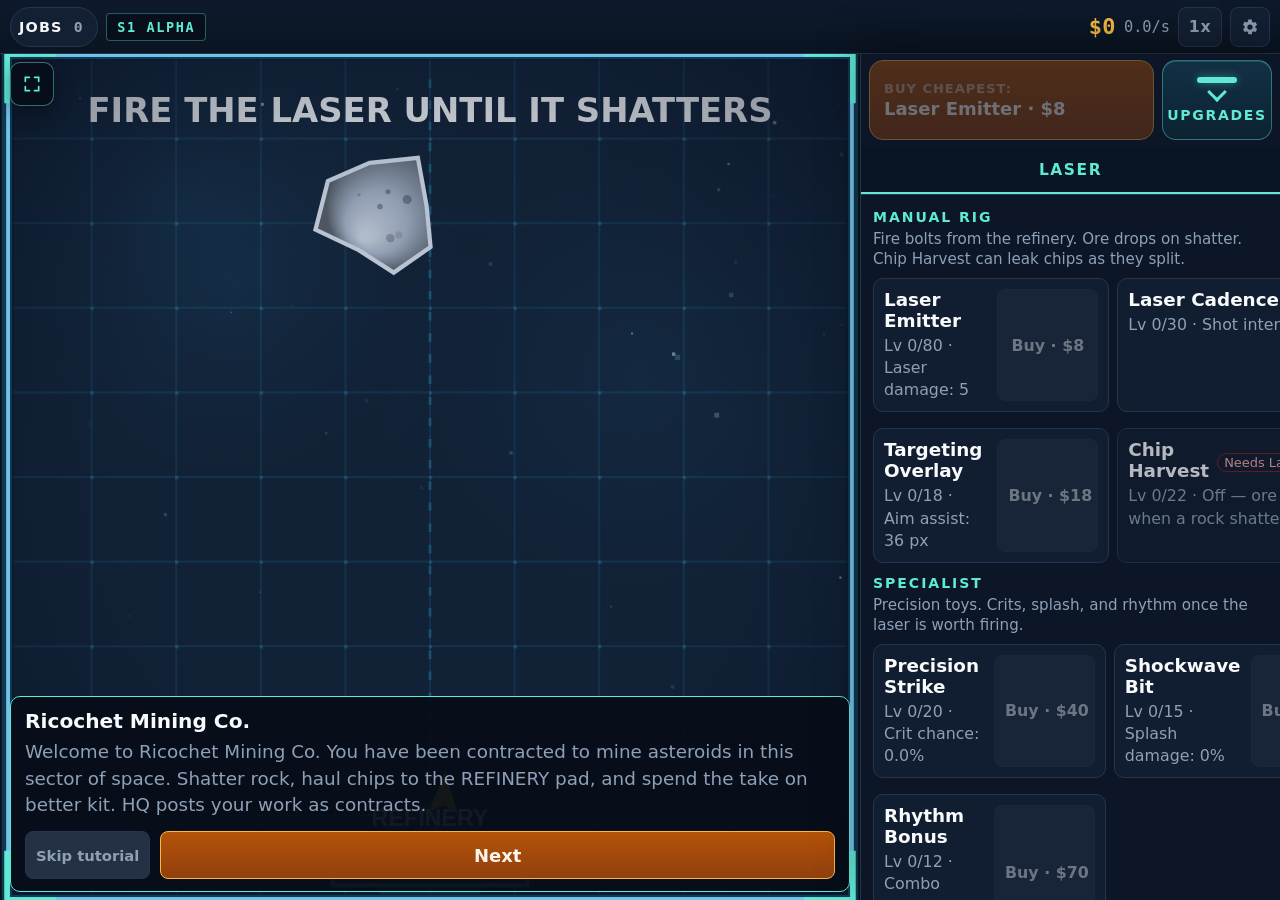
==== index.html @ c71d24d0 "Lock the installed shell to the visible screen so late-game chrome cannot crop the right edge. Co-au" ====
<!DOCTYPE html>
<html lang="en">
<head>
  <meta charset="UTF-8" />
  <meta name="viewport" content="width=device-width, initial-scale=1, viewport-fit=cover, maximum-scale=1, user-scalable=no, interactive-widget=overlays-content" />
  <meta name="theme-color" content="#070d18" />
  <meta name="color-scheme" content="dark" />
  <meta name="mobile-web-app-capable" content="yes" />
  <meta name="apple-mobile-web-app-capable" content="yes" />
  <meta name="apple-mobile-web-app-status-bar-style" content="black-translucent" />
  <meta name="apple-mobile-web-app-title" content="RicochetMine" />
  <meta name="application-name" content="RicochetMine" />
  <meta name="description" content="Tap-to-mine kinetic asteroid incremental. Laser rocks, launch paid drills, haul ore to the refinery pad." />
  <title>Ricochet Mining Co.</title>
  <link rel="manifest" href="./manifest.json" />
  <link rel="icon" href="./icons/favicon.svg" type="image/svg+xml" />
  <link rel="apple-touch-icon" href="./icons/apple-touch-icon.png" />
  <link rel="stylesheet" href="./css/style.css?v=35" />
  <style>
    html, body, #app, #canvas-wrap, #playfield, #game-canvas {
      background: #070d18;
      color: #f8fafc;
    }
  </style>
</head>
<body>
  <div id="app">
    <header id="hud">
      <button id="btn-jobs" type="button" aria-label="Jobs">
        Jobs <span id="job-pip">0</span>
      </button>
      <span id="sector-badge">S1 Alpha</span>
      <div class="hud-cash">$<span id="stat-credits">0</span></div>
      <div class="hud-rate"><span id="stat-rate">0.0</span>/s</div>
      <button id="btn-speed" type="button" aria-pressed="false" title="Toggle 2x speed">1x</button>
      <button id="btn-settings" type="button" aria-label="Settings" title="Settings">
        <svg viewBox="0 0 24 24" width="18" height="18" aria-hidden="true">
          <path fill="currentColor" d="M19.14 12.94c.04-.31.06-.63.06-.94s-.02-.63-.06-.94l2.03-1.58a.5.5 0 0 0 .12-.64l-1.92-3.32a.5.5 0 0 0-.6-.22l-2.39.96a7.03 7.03 0 0 0-1.63-.94l-.36-2.54A.5.5 0 0 0 13.9 2h-3.8a.5.5 0 0 0-.5.42l-.36 2.54c-.59.22-1.14.53-1.63.94l-2.39-.96a.5.5 0 0 0-.6.22L2.8 8.84a.5.5 0 0 0 .12.64L4.95 11.06c-.04.31-.06.63-.06.94s.02.63.06.94L2.92 14.52a.5.5 0 0 0-.12.64l1.92 3.32c.13.23.4.32.6.22l2.39-.96c.49.41 1.04.72 1.63.94l.36 2.54c.05.24.26.42.5.42h3.8c.24 0 .45-.18.5-.42l.36-2.54c.59-.22 1.14-.53 1.63-.94l2.39.96c.23.1.47 0 .6-.22l1.92-3.32a.5.5 0 0 0-.12-.64l-2.03-1.58zM12 15.5A3.5 3.5 0 1 1 12 8.5a3.5 3.5 0 0 1 0 7z"/>
        </svg>
      </button>
    </header>

    <div id="canvas-wrap">
      <div id="playfield">
        <canvas id="game-canvas" width="400" height="400"></canvas>
        <button id="btn-reset-view" type="button" title="Fit claim to screen" aria-label="Fit claim to screen">
          <svg viewBox="0 0 24 24" width="20" height="20" aria-hidden="true">
            <path fill="none" stroke="currentColor" stroke-width="2" stroke-linecap="round" d="M4 9V4h5M15 4h5v5M20 15v5h-5M9 20H4v-5"/>
          </svg>
        </button>
        <div id="event-banner" class="hidden"></div>
        <div id="toast-stack"></div>
        <div id="tap-meter"><span id="tap-meter-fill"></span></div>
      </div>
      <div id="coach-mark" class="hidden">
        <strong id="coach-title"></strong>
        <p id="coach-body"></p>
        <div id="coach-actions">
          <button id="coach-skip" type="button">Skip tutorial</button>
          <button id="coach-next" type="button">Next</button>
        </div>
      </div>
    </div>

    <section id="shop" data-open="0">
      <div id="sheet-peek">
        <button id="btn-deploy" type="button">
          <span class="peek-hint" id="deploy-hint">buy drill</span>
          <span id="deploy-label">0/1 · $20</span>
        </button>
        <button id="btn-next-buy" type="button" data-buy="">
          <span class="peek-hint">buy cheapest:</span>
          <span id="next-buy-label">Buy</span>
        </button>
        <button id="sheet-handle" type="button" aria-expanded="false" aria-controls="sheet-body" title="Open all upgrades">
          <span class="handle-bar" aria-hidden="true"></span>
          <span class="handle-chevron" aria-hidden="true"></span>
          <span id="sheet-label">Upgrades</span>
        </button>
      </div>
      <nav id="tabs" aria-label="Shop">
        <button type="button" class="tab active" data-tab="tap">Laser</button>
        <button type="button" class="tab hidden" data-tab="fleet">Drills</button>
        <button type="button" class="tab hidden" data-tab="haul">Haul</button>
        <button type="button" class="tab hidden" data-tab="scan">Scanners</button>
        <button type="button" class="tab hidden" data-tab="sector">Claim</button>
      </nav>
      <div id="sheet-body">
        <div id="jobs-board"></div>
        <div id="tab-tap" class="tab-page active"></div>
        <div id="tab-fleet" class="tab-page"></div>
        <div id="tab-haul" class="tab-page"></div>
        <div id="tab-scan" class="tab-page"></div>
        <div id="tab-sector" class="tab-page"></div>
      </div>
    </section>
  </div>

  <div id="settings-modal" class="modal hidden" role="dialog" aria-modal="true" aria-labelledby="settings-title" hidden inert>
    <div class="modal-body settings-sheet">
      <div class="settings-head">
        <h2 id="settings-title">Settings</h2>
        <button id="settings-close" type="button" class="ghost">Close</button>
      </div>
      <div class="settings-card">
        <label for="sfx-volume">SFX Volume</label>
        <div class="settings-row">
          <input id="sfx-volume" type="range" min="0" max="1" step="0.01" value="0.7" />
          <span id="sfx-volume-value">70%</span>
        </div>
      </div>
      <div class="settings-card">
        <label for="game-speed">Simulation Speed</label>
        <select id="game-speed">
          <option value="0.5">0.5x</option>
          <option value="1" selected>1x</option>
          <option value="2">2x</option>
        </select>
      </div>
      <div class="settings-card">
        <label class="check-row"><input id="set-haptics" type="checkbox" checked /> Haptic taps</label>
        <label class="check-row"><input id="set-numbers" type="checkbox" checked /> Damage numbers</label>
        <label class="check-row"><input id="set-motion" type="checkbox" /> Reduced motion</label>
        <button id="btn-replay-tips" type="button" class="ghost">Replay field tips</button>
      </div>
      <div class="settings-card">
        <h3>Install / save</h3>
        <p class="settings-copy">Install from the live Pages site in Chrome (Android WebAPK) or Safari (Add to Home Screen). The installed app launches fullscreen.</p>
        <div class="modal-actions">
          <button id="btn-install" type="button">How to install</button>
          <button id="btn-export" type="button">Export save</button>
          <button id="btn-import" type="button">Import save</button>
        </div>
        <p class="settings-copy">Ricochet Mining Co.</p>
      </div>
      <div class="settings-card">
        <h3>Company ledger</h3>
        <p id="stat-ledger" class="settings-copy"></p>
      </div>
      <div class="settings-card danger">
        <h3>Danger zone</h3>
        <p class="settings-copy">Wipe the corporation. Buried behind two confirmations, then a press-and-hold.</p>
        <button id="btn-danger" type="button">Open danger zone</button>
      </div>
    </div>
  </div>

  <div id="install-help" class="modal hidden" role="dialog" aria-modal="true" aria-labelledby="install-help-title" hidden inert>
    <div class="modal-body">
      <h2 id="install-help-title">Install Ricochet</h2>
      <p><strong>Android Chrome:</strong> open the live Pages site, then the browser menu → <em>Install app</em> / Add to Home screen. That builds a WebAPK and launches fullscreen (no status bar).</p>
      <p><strong>iPhone / iPad:</strong> Safari → Share → Add to Home Screen.</p>
      <p><strong>Desktop Chrome:</strong> install icon in the address bar, or menu → Install app. Desktop stays windowed unless you use the browser fullscreen control.</p>
      <p>Install from <em>omegarusdev.github.io/ricochet-mining</em>, not from this README. Remove an old home-screen icon before reinstalling if the clock still shows.</p>
      <button id="install-help-close" type="button">Got it</button>
    </div>
  </div>

  <div id="offline-modal" class="modal hidden" role="dialog" aria-modal="true" hidden inert>
    <div class="modal-body">
      <h2>Night shift report</h2>
      <p id="offline-summary"></p>
      <button id="offline-dismiss" type="button">Continue mining</button>
    </div>
  </div>

  <div id="danger-modal" class="modal hidden" role="dialog" aria-modal="true" hidden inert>
    <div class="modal-body">
      <h2>Danger zone</h2>
      <p>This erases drills, haulers, upgrades, sectors, jobs, and lifetime stats. There is no recovery.</p>
      <div class="modal-actions">
        <button id="danger-cancel" type="button" class="ghost">Back</button>
        <button id="danger-continue" type="button">I understand</button>
      </div>
    </div>
  </div>

  <div id="reset-modal" class="modal hidden" role="dialog" aria-modal="true" hidden inert>
    <div class="modal-body">
      <h2>Factory reset</h2>
      <p>Hold the scuttle button to confirm total data destruction.</p>
      <button id="btn-hold-reset" type="button">Hold to scuttle company</button>
      <div id="hold-track"><span id="hold-fill"></span></div>
      <button id="reset-cancel" type="button" class="ghost">Abort</button>
    </div>
  </div>

  <div id="expand-modal" class="modal hidden" role="dialog" aria-modal="true" hidden inert>
    <div class="modal-body">
      <h2 id="expand-title">Expand sector</h2>
      <p id="expand-copy"></p>
      <div class="modal-actions">
        <button id="expand-cancel" type="button" class="ghost">Stay</button>
        <button id="expand-confirm" type="button">Expand</button>
      </div>
    </div>
  </div>

  <div id="save-modal" class="modal hidden" role="dialog" aria-modal="true" hidden inert>
    <div class="modal-body">
      <h2>Save transfer</h2>
      <p>Paste a backup to import, or copy the blob below.</p>
      <textarea id="save-area" rows="7" spellcheck="false"></textarea>
      <div class="modal-actions">
        <button id="save-cancel" type="button" class="ghost">Close</button>
        <button id="save-copy" type="button">Copy</button>
        <button id="save-apply" type="button">Import &amp; reload</button>
      </div>
    </div>
  </div>

  <script>
    window.addEventListener('error', function (event) {
      if (document.getElementById('boot-error')) return;
      var box = document.createElement('pre');
      box.id = 'boot-error';
      box.style.cssText = 'position:fixed;left:12px;right:12px;bottom:12px;z-index:50;background:#1e293b;color:#f8fafc;padding:12px;border:1px solid #ef4444;border-radius:8px;white-space:pre-wrap;';
      box.textContent = 'Load error: ' + (event.message || 'unknown');
      document.body.appendChild(box);
    });
  </script>
  <script type="module" src="./js/main.js?v=35"></script>
</body>
</html>
---- css/style.css ----
:root {
  --bg: #070d18;
  --bg-deep: #041018;
  --panel: #0c1626;
  --panel-2: #111e31;
  --line: #24364f;
  --text: #f4f7fb;
  --muted: #8ea0b8;
  --gold: #f5b942;
  --gold-dim: #92400e;
  --cyan: #5eead4;
  --cyan-dim: #155e75;
  --green: #34d399;
  --red: #f87171;
  --font: 'Segoe UI', system-ui, sans-serif;
  --mono: ui-monospace, SFMono-Regular, Menlo, monospace;
  --peek: 92px;
  --hud: 54px;
  --safe-t: env(safe-area-inset-top, 0px);
  --safe-b: env(safe-area-inset-bottom, 0px);
  --safe-l: env(safe-area-inset-left, 0px);
  --safe-r: env(safe-area-inset-right, 0px);
}

* {
  box-sizing: border-box;
}

html {
  font-size: 18px;
}

html,
body {
  margin: 0;
  width: 100%;
  height: 100%;
  max-width: 100%;
  background: var(--bg);
  color: var(--text);
  font-family: var(--font);
  overflow: hidden;
  overscroll-behavior: none;
  -webkit-tap-highlight-color: transparent;
  -webkit-text-size-adjust: 100%;
  text-size-adjust: 100%;
  touch-action: none;
}

#app {
  position: fixed;
  inset: 0;
  width: auto;
  height: auto;
  max-width: 100%;
  max-height: 100%;
  display: grid;
  grid-template-columns: minmax(0, 1fr);
  grid-template-rows: calc(var(--hud) + var(--safe-t)) minmax(0, 1fr) auto;
  min-width: 0;
  min-height: 0;
  overflow: hidden;
  overscroll-behavior: none;
  padding-left: var(--safe-l);
  padding-right: var(--safe-r);
  background:
    radial-gradient(120% 80% at 50% 0%, #12304a 0%, transparent 55%),
    var(--bg);
}

#app[data-sheet='1'] {
  grid-template-rows: calc(var(--hud) + var(--safe-t)) minmax(72px, 1fr) minmax(280px, 52dvh);
}

#hud {
  display: flex;
  align-items: center;
  gap: 8px;
  padding: var(--safe-t) 10px 0 10px;
  min-width: 0;
  min-height: calc(var(--hud) + var(--safe-t));
  overflow: hidden;
  border-bottom: 1px solid var(--line);
  background: linear-gradient(180deg, #0e1a2c 0%, #0a1422 100%);
  touch-action: manipulation;
}

#btn-speed {
  flex: 0 0 auto;
  min-width: 44px;
  min-height: 40px;
  border: 1px solid var(--line);
  background: #132033;
  color: var(--muted);
  font: inherit;
  font-size: 0.88rem;
  font-weight: 800;
  letter-spacing: 0.04em;
  border-radius: 8px;
  cursor: pointer;
}

#btn-speed.on {
  border-color: var(--gold);
  color: var(--gold);
  background: #2a1a08;
  box-shadow: 0 0 0 1px rgba(245, 185, 66, 0.35);
}

.hud-cash {
  font-family: var(--mono);
  font-weight: 700;
  font-size: 1.22rem;
  letter-spacing: 0.02em;
  color: var(--gold);
  font-variant-numeric: tabular-nums;
  white-space: nowrap;
  overflow: hidden;
  text-overflow: ellipsis;
  flex: 0 1 auto;
  margin-left: auto;
  min-width: 0;
}

.hud-rate {
  font-family: var(--mono);
  font-size: 0.85rem;
  color: var(--muted);
  font-variant-numeric: tabular-nums;
  white-space: nowrap;
}

#btn-jobs {
  flex: 0 0 auto;
  border: 1px solid var(--line);
  background: #132033;
  color: var(--text);
  font: inherit;
  font-size: 0.8rem;
  font-weight: 800;
  letter-spacing: 0.08em;
  text-transform: uppercase;
  padding: 6px 8px;
  min-height: 40px;
  border-radius: 999px;
  display: flex;
  align-items: center;
  gap: 6px;
  cursor: pointer;
}

#btn-jobs.ready {
  border-color: var(--green);
  color: var(--green);
  box-shadow: 0 0 0 1px rgba(52, 211, 153, 0.35);
}

#job-pip {
  min-width: 1.4em;
  text-align: center;
  font-family: var(--mono);
  font-size: 0.82rem;
}

#btn-jobs:not(.ready) #job-pip {
  color: var(--muted);
}

#btn-settings {
  flex: 0 0 auto;
  width: 40px;
  height: 40px;
  border: 1px solid var(--line);
  background: #132033;
  color: var(--muted);
  border-radius: 8px;
  display: grid;
  place-items: center;
  cursor: pointer;
}

#canvas-wrap {
  position: relative;
  display: flex;
  flex-direction: column;
  min-width: 0;
  min-height: 0;
  overflow: hidden;
  background: #070d18;
}

#playfield {
  position: relative;
  flex: 1 1 auto;
  min-height: 0;
  overflow: hidden;
}

#game-canvas {
  position: absolute;
  inset: 0;
  z-index: 1;
  display: block;
  width: 100%;
  height: 100%;
  min-height: 0;
  touch-action: none;
  cursor: crosshair;
}

#btn-reset-view {
  position: absolute;
  top: 8px;
  left: 10px;
  z-index: 6;
  width: 44px;
  height: 44px;
  padding: 0;
  border: 1px solid rgba(94, 234, 212, 0.45);
  background: rgba(7, 13, 24, 0.82);
  color: var(--cyan);
  border-radius: 10px;
  display: grid;
  place-items: center;
  cursor: pointer;
  box-shadow: 0 6px 18px rgba(0, 0, 0, 0.35);
}

#btn-reset-view:active {
  background: #12304a;
}

#sector-badge {
  flex: 0 1 auto;
  z-index: 3;
  font-family: var(--mono);
  font-size: 0.75rem;
  font-weight: 700;
  letter-spacing: 0.12em;
  text-transform: uppercase;
  color: var(--cyan);
  border: 1px solid rgba(94, 234, 212, 0.35);
  background: rgba(7, 13, 24, 0.72);
  padding: 5px 10px;
  border-radius: 4px;
  pointer-events: none;
  white-space: nowrap;
  overflow: hidden;
  text-overflow: ellipsis;
  min-width: 0;
  max-width: 28vw;
}

#btn-deploy {
  min-width: 0;
  min-height: 64px;
  margin: 0;
  border: 1px solid var(--cyan);
  background: linear-gradient(180deg, #155e75 0%, #0e4a5c 100%);
  color: #ecfeff;
  font: inherit;
  font-size: 1rem;
  font-weight: 800;
  letter-spacing: 0.04em;
  border-radius: 14px;
  box-shadow: inset 0 1px 0 rgba(165, 243, 252, 0.18);
  cursor: pointer;
  text-align: left;
  padding: 6px 12px;
  display: flex;
  flex-direction: column;
  justify-content: center;
  align-items: flex-start;
  gap: 2px;
  overflow: hidden;
}

#btn-deploy:disabled {
  opacity: 0.45;
  cursor: not-allowed;
  box-shadow: none;
}

#btn-deploy.hidden {
  display: none !important;
}

#tap-meter {
  position: absolute;
  left: 14%;
  right: 14%;
  bottom: 10px;
  height: 4px;
  border-radius: 99px;
  background: rgba(36, 54, 79, 0.9);
  overflow: hidden;
  pointer-events: none;
}

#tap-meter-fill {
  display: block;
  width: 100%;
  height: 100%;
  background: var(--cyan);
  transform-origin: left center;
  transform: scaleX(1);
}

#shop {
  position: relative;
  z-index: 8;
  display: grid;
  grid-template-rows: auto 0fr 0fr;
  min-width: 0;
  min-height: 0;
  overflow: hidden;
  background: var(--panel);
  border-top: 1px solid var(--line);
  box-shadow: 0 -12px 40px rgba(0, 0, 0, 0.35);
}

#shop[data-open='1'] {
  height: 100%;
  grid-template-rows: auto auto minmax(0, 1fr);
}

#sheet-peek {
  display: grid;
  grid-template-columns: minmax(0, 1fr) minmax(0, 1.35fr) minmax(0, 110px);
  grid-template-rows: minmax(0, 1fr);
  align-items: stretch;
  gap: 8px;
  min-width: 0;
  width: 100%;
  min-height: var(--peek);
  padding: 6px 8px calc(6px + var(--safe-b));
}

#sheet-peek:has(#btn-deploy.hidden) {
  grid-template-columns: minmax(0, 1fr) minmax(0, 110px);
}

#sheet-handle {
  width: 100%;
  min-width: 0;
  max-width: 110px;
  border: 1px solid rgba(94, 234, 212, 0.4);
  background: linear-gradient(180deg, #123044 0%, #0c2233 100%);
  color: var(--cyan);
  display: flex;
  flex-direction: column;
  align-items: center;
  justify-content: center;
  gap: 6px;
  cursor: pointer;
  font: inherit;
  touch-action: none;
  min-height: 64px;
  margin: 0;
  border-radius: 14px;
  box-shadow: inset 0 1px 0 rgba(94, 234, 212, 0.18);
}

.handle-bar {
  width: 40px;
  height: 6px;
  border-radius: 99px;
  background: var(--cyan);
  box-shadow: 0 0 10px rgba(94, 234, 212, 0.45);
}

.handle-chevron {
  width: 14px;
  height: 14px;
  border-left: 3px solid var(--cyan);
  border-top: 3px solid var(--cyan);
  transform: rotate(45deg);
  margin-bottom: -2px;
}

#shop[data-open='1'] .handle-chevron {
  transform: rotate(-135deg);
  margin-bottom: 2px;
  margin-top: -4px;
}

#sheet-label {
  font-size: 0.78rem;
  font-weight: 800;
  letter-spacing: 0.12em;
  text-transform: uppercase;
}

#btn-next-buy {
  margin: 0;
  min-width: 0;
  min-height: 64px;
  border: 1px solid var(--gold);
  background: linear-gradient(180deg, #b45309 0%, #92400e 100%);
  color: #fff7ed;
  font: inherit;
  font-size: 1rem;
  font-weight: 800;
  border-radius: 14px;
  cursor: pointer;
  text-align: left;
  padding: 6px 14px;
  display: flex;
  flex-direction: column;
  justify-content: center;
  align-items: flex-start;
  gap: 2px;
  overflow: hidden;
}

.peek-hint {
  font-size: 0.72rem;
  font-weight: 700;
  letter-spacing: 0.08em;
  text-transform: uppercase;
  color: rgba(255, 247, 237, 0.55);
}

#btn-deploy .peek-hint {
  color: rgba(236, 254, 255, 0.55);
}

#deploy-label,
#next-buy-label {
  white-space: nowrap;
  overflow: hidden;
  text-overflow: ellipsis;
  max-width: 100%;
}

#btn-next-buy:disabled {
  opacity: 0.4;
  cursor: not-allowed;
}

#btn-deploy,
#sheet-handle,
#btn-next-buy {
  grid-row: 1;
}

#sheet-peek:has(#btn-deploy.hidden) #btn-next-buy {
  grid-column: 1;
}

#sheet-peek:has(#btn-deploy.hidden) #sheet-handle {
  grid-column: 2;
}

#tabs {
  display: none;
  min-width: 0;
  min-height: 0;
  overflow: hidden;
  grid-template-columns: repeat(5, minmax(0, 1fr));
  border-bottom: 1px solid var(--line);
  background: #0a1524;
}

#shop[data-open='1'] #tabs {
  display: grid;
}

.tab {
  border: 0;
  background: transparent;
  color: var(--muted);
  font: inherit;
  font-size: 0.78rem;
  font-weight: 800;
  letter-spacing: 0.04em;
  text-transform: uppercase;
  padding: 12px 2px;
  min-width: 0;
  min-height: 48px;
  overflow: hidden;
  text-overflow: ellipsis;
  cursor: pointer;
}

.tab.active {
  color: var(--cyan);
  box-shadow: inset 0 -2px 0 var(--cyan);
}

.tab.hidden {
  display: none;
}

#sheet-body {
  overflow: hidden;
  min-height: 0;
}

#shop[data-open='1'] #sheet-body {
  overflow-y: auto;
  overflow-x: hidden;
  padding: 10px 12px calc(16px + var(--safe-b));
  -webkit-overflow-scrolling: touch;
  touch-action: pan-y;
}

#jobs-board {
  display: none;
}

#shop[data-jobs-panel='1'] #jobs-board {
  display: block;
}

.jobs-back {
  width: 100%;
  margin: 0 0 10px;
  min-height: 44px;
  cursor: pointer;
}

#shop[data-jobs-panel='1'] .tab-page {
  display: none;
}

.tab-page {
  display: none;
}

.tab-page.active {
  display: block;
}

.upgrade-card,
.sector-card,
.settings-card,
.job-card {
  background: var(--panel-2);
  border: 1px solid var(--line);
  border-radius: 10px;
  padding: 10px;
  margin-bottom: 8px;
}

.upgrade-card {
  display: flex;
  align-items: stretch;
  gap: 10px;
}

.upgrade-main {
  flex: 1 1 auto;
  min-width: 0;
}

.upgrade-card h3,
.sector-card h3,
.settings-card h3,
.job-card h3 {
  margin: 0 0 4px;
  font-size: 1.02rem;
}

.upgrade-card p,
.sector-card p,
.job-card p {
  margin: 0;
  color: var(--muted);
  font-size: 0.88rem;
}

.job-card p,
.job-card .upgrade-meta {
  margin: 0 0 6px;
}

.upgrade-card button,
.sector-card button,
.jobs-back,
#offline-dismiss,
#install-help-close,
.modal-actions button,
#btn-danger,
#btn-hold-reset,
#settings-close {
  border: 1px solid var(--gold);
  background: var(--gold-dim);
  color: var(--text);
  font: inherit;
  font-size: 0.88rem;
  font-weight: 700;
  padding: 10px 12px;
  min-height: 44px;
  border-radius: 8px;
  cursor: pointer;
}

.upgrade-card button {
  flex: 0 0 auto;
  width: auto;
  min-width: 5.6rem;
  max-width: 46%;
  align-self: stretch;
  white-space: nowrap;
  padding: 8px 10px;
}

.sector-card button {
  width: 100%;
  margin-top: 8px;
}

.upgrade-card button:disabled,
.sector-card button:disabled {
  opacity: 0.4;
  cursor: not-allowed;
  border-color: var(--line);
  background: #243044;
}

.upgrade-card.maxed button {
  border-color: var(--green);
  background: #065f46;
}

.upgrade-meta,
.sector-meta,
.settings-copy {
  margin: 0;
  font-size: 0.86rem;
  color: var(--muted);
  line-height: 1.4;
}

.sector-meta,
.settings-copy {
  margin: 0 0 8px;
}

.group-title {
  margin: 4px 0 8px;
  font-size: 0.78rem;
  letter-spacing: 0.14em;
  text-transform: uppercase;
  color: var(--cyan);
}

.group-blurb {
  margin: -4px 0 8px;
  font-size: 0.84rem;
  color: var(--muted);
  line-height: 1.35;
}

.upgrade-grid {
  display: grid;
  grid-template-columns: 1fr;
  gap: 0;
}

.upgrade-head {
  display: flex;
  align-items: center;
  justify-content: space-between;
  gap: 8px;
}

.perm {
  font-size: 0.72rem;
  color: var(--green);
  border: 1px solid var(--green);
  border-radius: 99px;
  padding: 1px 6px;
}

.lock {
  font-size: 0.72rem;
  color: #fca5a5;
  border: 1px solid #7f1d1d;
  border-radius: 99px;
  padding: 1px 6px;
  white-space: nowrap;
}

.upgrade-card.locked {
  opacity: 0.72;
}

.sector-card.current {
  border-color: var(--cyan);
}

.sector-card.locked {
  opacity: 0.7;
}

.settings-card label {
  display: block;
  font-size: 0.95rem;
  font-weight: 650;
  margin-bottom: 8px;
}

.settings-row {
  display: flex;
  align-items: center;
  gap: 10px;
}

#sfx-volume,
#game-speed {
  width: 100%;
}

#sfx-volume-value {
  color: var(--muted);
  font-size: 0.8rem;
  min-width: 3ch;
}

#game-speed {
  background: var(--bg);
  color: var(--text);
  border: 1px solid var(--line);
  border-radius: 6px;
  padding: 8px;
  font: inherit;
}

.modal.hidden,
.hidden {
  display: none !important;
}

.modal {
  position: fixed;
  inset: 0;
  z-index: 20;
  display: flex;
  align-items: center;
  justify-content: center;
  padding: 16px;
  background: rgba(2, 6, 23, 0.78);
}

#danger-modal,
#reset-modal,
#save-modal,
#expand-modal,
#install-help {
  z-index: 30;
}

#settings-modal .settings-sheet {
  width: min(420px, 100%);
  max-height: min(88dvh, 760px);
  overflow-y: auto;
  overflow-x: hidden;
  touch-action: pan-y;
}

.settings-head {
  display: flex;
  align-items: center;
  justify-content: space-between;
  gap: 12px;
  margin-bottom: 12px;
  position: sticky;
  top: 0;
  z-index: 1;
  background: var(--panel);
  padding-bottom: 8px;
}

.settings-head h2 {
  margin: 0;
}

#settings-close {
  flex: 0 0 auto;
  width: auto;
  padding: 7px 12px;
}

.modal .modal-body {
  width: min(360px, 100%);
  border: 1px solid var(--line);
  border-radius: 12px;
  background: var(--panel);
  color: var(--text);
}

.modal-body {
  padding: 18px 16px;
}

.modal-body h2 {
  margin: 0 0 8px;
  font-size: 1.18rem;
}

.modal-body p {
  margin: 0 0 14px;
  color: var(--muted);
  font-size: 1rem;
  line-height: 1.45;
}

#hold-track {
  height: 8px;
  border-radius: 99px;
  background: #0f172a;
  overflow: hidden;
  margin: 10px 0 12px;
}

#hold-fill {
  display: block;
  width: 0;
  height: 100%;
  background: var(--red);
}

.check-row {
  display: flex;
  align-items: center;
  gap: 8px;
  margin-bottom: 8px;
  font-size: 0.95rem;
}

.settings-card.danger {
  border-color: var(--red);
}

.ghost {
  border-color: var(--line) !important;
  background: #243044 !important;
}

#install-help-close {
  width: 100%;
}

.modal-actions {
  display: flex;
  gap: 8px;
  flex-wrap: wrap;
}

.modal-actions button,
#btn-hold-reset,
#reset-cancel {
  flex: 1;
  width: 100%;
  padding: 10px;
}

#btn-hold-reset {
  border-color: var(--red);
  background: #7f1d1d;
}

#event-banner {
  position: absolute;
  top: 8px;
  left: 62px;
  right: 72px;
  z-index: 3;
  pointer-events: none;
  text-align: center;
  font-size: 0.82rem;
  font-weight: 700;
  letter-spacing: 0.02em;
  padding: 6px 8px;
  border-radius: 8px;
  border: 1px solid var(--gold);
  background: rgba(15, 23, 42, 0.86);
}

#toast-stack {
  position: absolute;
  top: 58px;
  left: 10px;
  right: 10px;
  z-index: 4;
  display: flex;
  flex-direction: column;
  gap: 6px;
  pointer-events: none;
}

.toast {
  background: rgba(30, 41, 59, 0.92);
  border: 1px solid var(--cyan);
  border-radius: 8px;
  padding: 7px 10px;
  font-size: 0.88rem;
  font-weight: 650;
  text-align: center;
}

#coach-mark {
  flex: 0 0 auto;
  margin: 8px 10px 8px;
  z-index: 5;
  background: rgba(7, 13, 24, 0.94);
  border: 1px solid var(--cyan);
  border-radius: 10px;
  padding: 12px 14px;
  pointer-events: none;
}

/* Expanded upgrades sheet: overlay the field so the claim stays large. */
#app[data-sheet='1'] #coach-mark {
  position: absolute;
  left: 10px;
  right: 10px;
  bottom: 8px;
  margin: 0;
  flex: none;
}

#coach-mark strong {
  display: block;
  font-size: 1.12rem;
  margin-bottom: 6px;
}

#coach-mark p {
  margin: 0 0 12px;
  color: var(--muted);
  font-size: 1.02rem;
  line-height: 1.45;
}

#coach-actions {
  display: flex;
  justify-content: space-between;
  align-items: stretch;
  gap: 10px;
  pointer-events: auto;
}

#coach-skip {
  flex: 0 0 auto;
  min-width: 5.4rem;
  max-width: 38%;
  border: 1px solid var(--line);
  background: #243044;
  color: var(--muted);
  font: inherit;
  font-size: 0.82rem;
  font-weight: 700;
  padding: 8px 10px;
  min-height: 44px;
  border-radius: 8px;
}

#coach-next {
  flex: 1 1 auto;
  min-width: 8rem;
  border: 1px solid var(--gold);
  background: linear-gradient(180deg, #b45309 0%, #92400e 100%);
  color: #fff7ed;
  font: inherit;
  font-size: 1rem;
  font-weight: 800;
  padding: 8px 16px;
  min-height: 48px;
  border-radius: 8px;
}

#app[data-coach='jobs'] #btn-jobs {
  box-shadow: 0 0 0 3px rgba(94, 234, 212, 0.7), 0 8px 24px rgba(6, 182, 212, 0.28);
}

.job-pay {
  color: var(--gold);
  font-size: 0.86rem;
  font-weight: 700;
}

.job-track {
  height: 5px;
  border-radius: 99px;
  background: #1e293b;
  overflow: hidden;
  margin: 0 0 8px;
}

.job-track span {
  display: block;
  height: 100%;
  background: var(--cyan);
}

.job-card.ready {
  border-color: var(--green);
}

.job-card button {
  border: 1px solid var(--gold);
  background: var(--gold-dim);
  color: var(--text);
  font: inherit;
  font-size: 0.88rem;
  font-weight: 700;
  padding: 10px 12px;
  min-height: 44px;
  border-radius: 8px;
  width: 100%;
}

.job-card button:disabled {
  opacity: 0.4;
  border-color: var(--line);
  background: #243044;
}

#save-area {
  width: 100%;
  margin: 0 0 12px;
  background: #0f172a;
  color: var(--text);
  border: 1px solid var(--line);
  border-radius: 8px;
  padding: 8px;
  font: 0.84rem/1.4 var(--mono);
}

#btn-replay-tips {
  width: 100%;
  margin-top: 8px;
}

button,
input,
select,
textarea {
  touch-action: manipulation;
}

button:focus-visible,
select:focus-visible,
input:focus-visible,
textarea:focus-visible {
  outline: 2px solid var(--cyan);
  outline-offset: 2px;
}

@media (min-width: 720px) {
  .upgrade-grid {
    grid-template-columns: 1fr 1fr;
    gap: 8px;
  }
}

@media (min-width: 900px) {
  .tab {
    font-size: 0.86rem;
    letter-spacing: 0.1em;
    padding: 12px 4px;
  }

  #app,
  #app[data-sheet='1'] {
    display: grid;
    grid-template-columns: minmax(0, 1fr) min(420px, 38vw);
    grid-template-rows: calc(var(--hud) + var(--safe-t)) minmax(0, 1fr);
  }

  #hud {
    grid-column: 1 / -1;
  }

  #canvas-wrap {
    grid-column: 1;
  }

  #shop {
    grid-column: 2;
    grid-row: 2;
    grid-template-rows: auto auto minmax(0, 1fr);
    border-top: none;
    border-left: 1px solid var(--line);
    height: 100%;
  }

  #shop #tabs,
  #shop[data-open='0'] #tabs {
    display: grid;
  }

  #shop #sheet-body,
  #shop[data-open='0'] #sheet-body {
    overflow-y: auto;
    overflow-x: hidden;
    padding: 10px 12px 16px;
    touch-action: pan-y;
  }

  /* Desktop shop is a side column — overlay the field in both sheet states. */
  #coach-mark,
  #app[data-sheet='1'] #coach-mark {
    position: absolute;
    left: 10px;
    right: 10px;
    bottom: 8px;
    margin: 0;
    flex: none;
  }
}
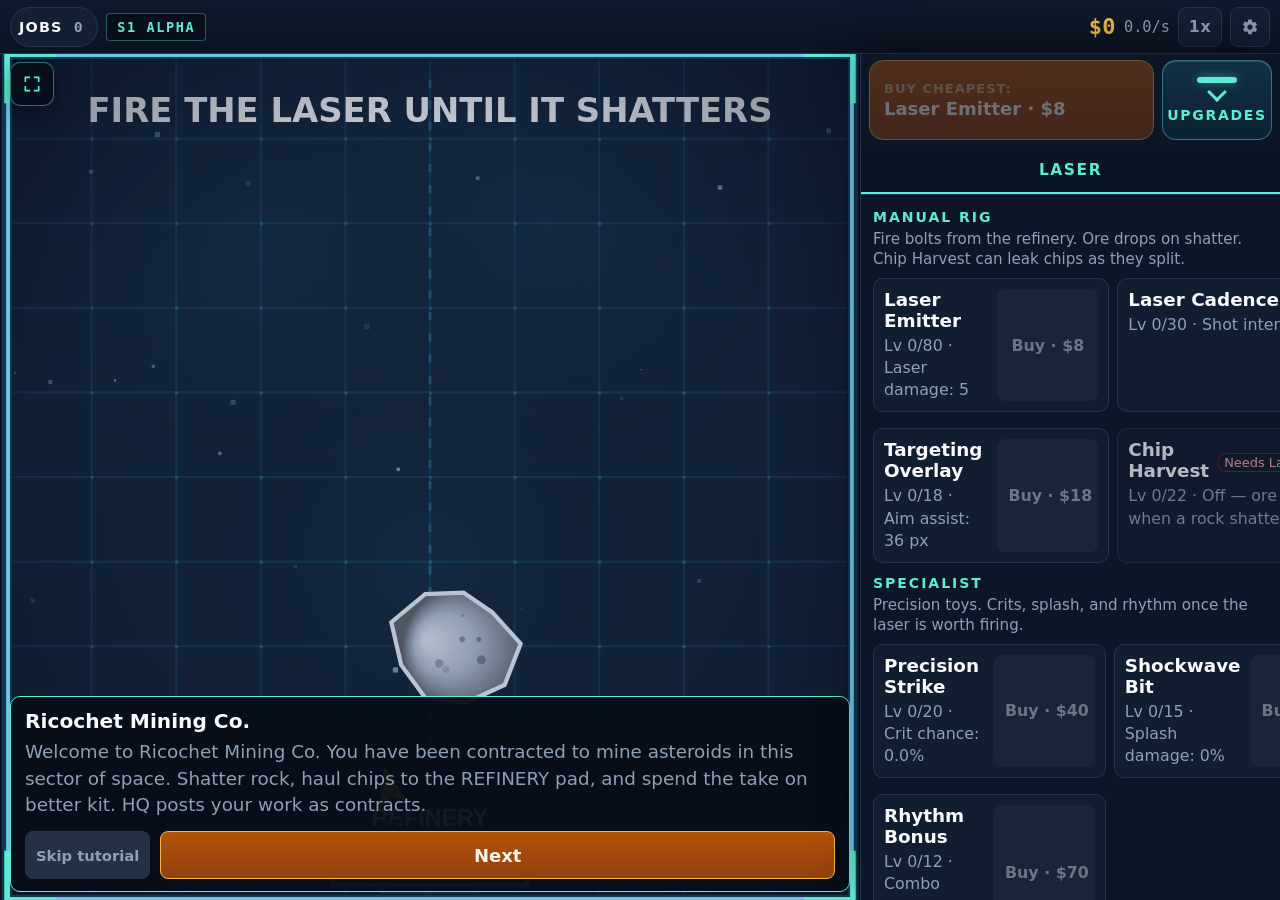
==== commit 9d62801b: "Swap the Scanners tab with Survey copy and make Company Charter ten times as expensive. Co-authored-" ====
--- a/index.html
+++ b/index.html
@@ -15,7 +15,7 @@
   <link rel="manifest" href="./manifest.json" />
   <link rel="icon" href="./icons/favicon.svg" type="image/svg+xml" />
   <link rel="apple-touch-icon" href="./icons/apple-touch-icon.png" />
-  <link rel="stylesheet" href="./css/style.css?v=35" />
+  <link rel="stylesheet" href="./css/style.css?v=36" />
   <style>
     html, body, #app, #canvas-wrap, #playfield, #game-canvas {
       background: #070d18;
@@ -82,7 +82,7 @@
         <button type="button" class="tab active" data-tab="tap">Laser</button>
         <button type="button" class="tab hidden" data-tab="fleet">Drills</button>
         <button type="button" class="tab hidden" data-tab="haul">Haul</button>
-        <button type="button" class="tab hidden" data-tab="scan">Scanners</button>
+        <button type="button" class="tab hidden" data-tab="scan">Survey</button>
         <button type="button" class="tab hidden" data-tab="sector">Claim</button>
       </nav>
       <div id="sheet-body">
@@ -219,6 +219,6 @@
       document.body.appendChild(box);
     });
   </script>
-  <script type="module" src="./js/main.js?v=35"></script>
+  <script type="module" src="./js/main.js?v=36"></script>
 </body>
 </html>
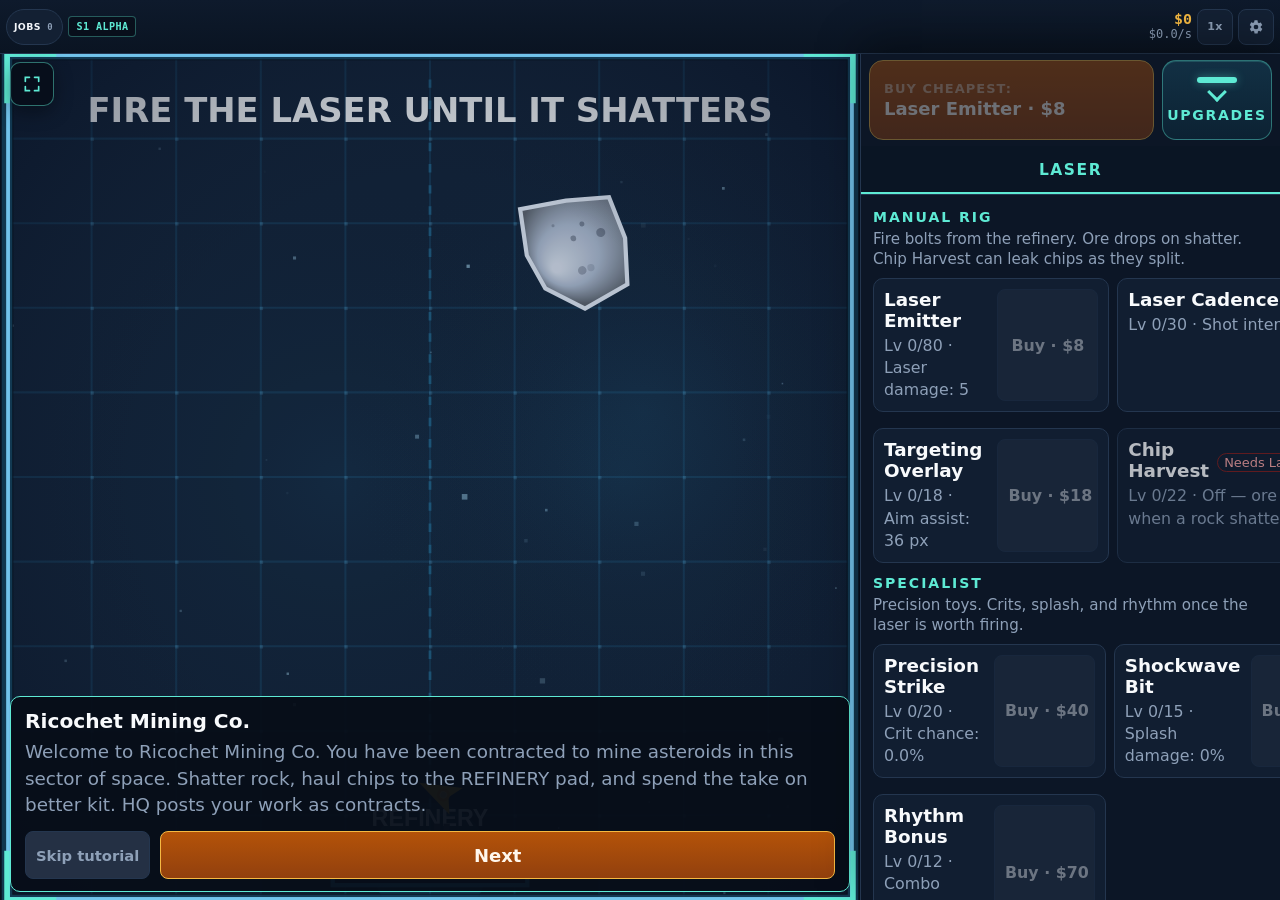
==== commit 35f3992d: "Keep the HUD labels fully visible and print thousands as whole K. Co-authored-by: Cursor <cursoragen" ====
--- a/index.html
+++ b/index.html
@@ -15,7 +15,7 @@
   <link rel="manifest" href="./manifest.json" />
   <link rel="icon" href="./icons/favicon.svg" type="image/svg+xml" />
   <link rel="apple-touch-icon" href="./icons/apple-touch-icon.png" />
-  <link rel="stylesheet" href="./css/style.css?v=36" />
+  <link rel="stylesheet" href="./css/style.css?v=39" />
   <style>
     html, body, #app, #canvas-wrap, #playfield, #game-canvas {
       background: #070d18;
@@ -30,11 +30,13 @@
         Jobs <span id="job-pip">0</span>
       </button>
       <span id="sector-badge">S1 Alpha</span>
-      <div class="hud-cash">$<span id="stat-credits">0</span></div>
-      <div class="hud-rate"><span id="stat-rate">0.0</span>/s</div>
+      <div class="hud-money" title="Cash and income per second">
+        <div class="hud-cash">$<span id="stat-credits">0</span></div>
+        <div class="hud-rate">$<span id="stat-rate">0.0</span>/s</div>
+      </div>
       <button id="btn-speed" type="button" aria-pressed="false" title="Toggle 2x speed">1x</button>
       <button id="btn-settings" type="button" aria-label="Settings" title="Settings">
-        <svg viewBox="0 0 24 24" width="18" height="18" aria-hidden="true">
+        <svg viewBox="0 0 24 24" width="16" height="16" aria-hidden="true">
           <path fill="currentColor" d="M19.14 12.94c.04-.31.06-.63.06-.94s-.02-.63-.06-.94l2.03-1.58a.5.5 0 0 0 .12-.64l-1.92-3.32a.5.5 0 0 0-.6-.22l-2.39.96a7.03 7.03 0 0 0-1.63-.94l-.36-2.54A.5.5 0 0 0 13.9 2h-3.8a.5.5 0 0 0-.5.42l-.36 2.54c-.59.22-1.14.53-1.63.94l-2.39-.96a.5.5 0 0 0-.6.22L2.8 8.84a.5.5 0 0 0 .12.64L4.95 11.06c-.04.31-.06.63-.06.94s.02.63.06.94L2.92 14.52a.5.5 0 0 0-.12.64l1.92 3.32c.13.23.4.32.6.22l2.39-.96c.49.41 1.04.72 1.63.94l.36 2.54c.05.24.26.42.5.42h3.8c.24 0 .45-.18.5-.42l.36-2.54c.59-.22 1.14-.53 1.63-.94l2.39.96c.23.1.47 0 .6-.22l1.92-3.32a.5.5 0 0 0-.12-.64l-2.03-1.58zM12 15.5A3.5 3.5 0 1 1 12 8.5a3.5 3.5 0 0 1 0 7z"/>
         </svg>
       </button>
@@ -219,6 +221,6 @@
       document.body.appendChild(box);
     });
   </script>
-  <script type="module" src="./js/main.js?v=36"></script>
+  <script type="module" src="./js/main.js?v=39"></script>
 </body>
 </html>
--- a/css/style.css
+++ b/css/style.css
@@ -73,29 +73,32 @@
 }
 
 #hud {
+  --hud-fs: 13;
   display: flex;
   align-items: center;
-  gap: 8px;
-  padding: var(--safe-t) 10px 0 10px;
+  gap: 5px;
+  padding: var(--safe-t) 6px 0 6px;
   min-width: 0;
   min-height: calc(var(--hud) + var(--safe-t));
   overflow: hidden;
   border-bottom: 1px solid var(--line);
   background: linear-gradient(180deg, #0e1a2c 0%, #0a1422 100%);
   touch-action: manipulation;
+  font-size: calc(var(--hud-fs) * 1px);
 }
 
 #btn-speed {
   flex: 0 0 auto;
-  min-width: 44px;
-  min-height: 40px;
+  min-width: 36px;
+  min-height: 36px;
+  padding: 0 6px;
   border: 1px solid var(--line);
   background: #132033;
   color: var(--muted);
   font: inherit;
-  font-size: 0.88rem;
+  font-size: 0.85em;
   font-weight: 800;
-  letter-spacing: 0.04em;
+  letter-spacing: 0.02em;
   border-radius: 8px;
   cursor: pointer;
 }
@@ -107,26 +110,30 @@
   box-shadow: 0 0 0 1px rgba(245, 185, 66, 0.35);
 }
 
+.hud-money {
+  flex: 0 0 auto;
+  margin-left: auto;
+  min-width: 0;
+  text-align: right;
+  line-height: 1.05;
+  letter-spacing: 0;
+}
+
 .hud-cash {
   font-family: var(--mono);
   font-weight: 700;
-  font-size: 1.22rem;
-  letter-spacing: 0.02em;
+  font-size: 1.15em;
+  letter-spacing: 0;
   color: var(--gold);
   font-variant-numeric: tabular-nums;
   white-space: nowrap;
-  overflow: hidden;
-  text-overflow: ellipsis;
-  flex: 0 1 auto;
-  margin-left: auto;
-  min-width: 0;
 }
 
 .hud-rate {
   font-family: var(--mono);
-  font-size: 0.85rem;
+  font-size: 0.92em;
+  letter-spacing: 0;
   color: var(--muted);
-  font-variant-numeric: tabular-nums;
   white-space: nowrap;
 }
 
@@ -136,16 +143,16 @@
   background: #132033;
   color: var(--text);
   font: inherit;
-  font-size: 0.8rem;
+  font-size: 0.72em;
   font-weight: 800;
-  letter-spacing: 0.08em;
+  letter-spacing: 0.04em;
   text-transform: uppercase;
-  padding: 6px 8px;
-  min-height: 40px;
+  padding: 4px 7px;
+  min-height: 36px;
   border-radius: 999px;
   display: flex;
   align-items: center;
-  gap: 6px;
+  gap: 4px;
   cursor: pointer;
 }
 
@@ -156,10 +163,10 @@
 }
 
 #job-pip {
-  min-width: 1.4em;
+  min-width: 1.2em;
   text-align: center;
   font-family: var(--mono);
-  font-size: 0.82rem;
+  font-size: 0.95em;
 }
 
 #btn-jobs:not(.ready) #job-pip {
@@ -168,8 +175,8 @@
 
 #btn-settings {
   flex: 0 0 auto;
-  width: 40px;
-  height: 40px;
+  width: 36px;
+  height: 36px;
   border: 1px solid var(--line);
   background: #132033;
   color: var(--muted);
@@ -231,24 +238,20 @@
 }
 
 #sector-badge {
-  flex: 0 1 auto;
+  flex: 0 0 auto;
   z-index: 3;
   font-family: var(--mono);
-  font-size: 0.75rem;
+  font-size: 0.78em;
   font-weight: 700;
-  letter-spacing: 0.12em;
+  letter-spacing: 0.04em;
   text-transform: uppercase;
   color: var(--cyan);
   border: 1px solid rgba(94, 234, 212, 0.35);
   background: rgba(7, 13, 24, 0.72);
-  padding: 5px 10px;
+  padding: 4px 7px;
   border-radius: 4px;
   pointer-events: none;
   white-space: nowrap;
-  overflow: hidden;
-  text-overflow: ellipsis;
-  min-width: 0;
-  max-width: 28vw;
 }
 
 #btn-deploy {
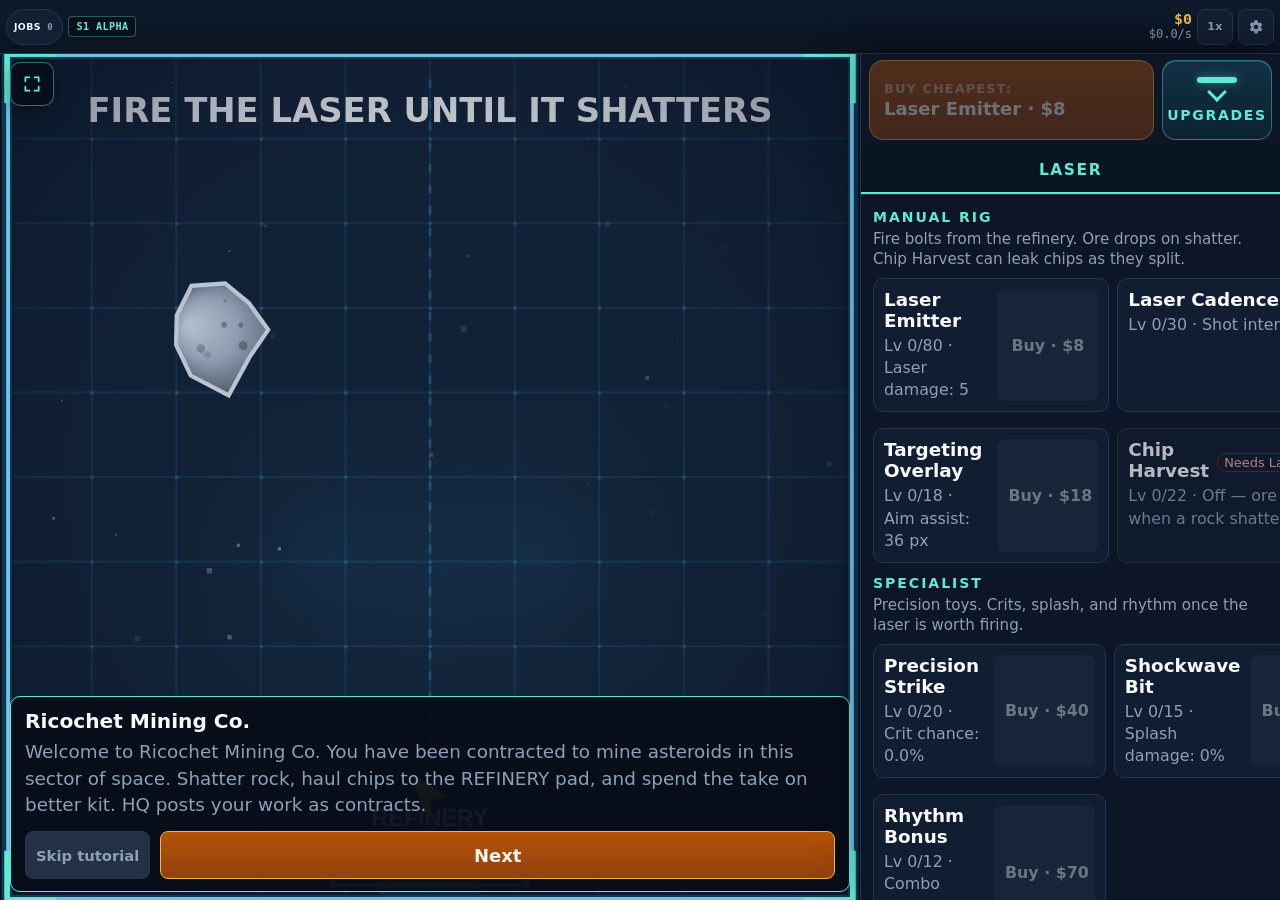
==== commit 55fab566: "Cap compact cash at four characters so thousands can still show a tenth. Co-authored-by: Cursor <cur" ====
--- a/index.html
+++ b/index.html
@@ -15,7 +15,7 @@
   <link rel="manifest" href="./manifest.json" />
   <link rel="icon" href="./icons/favicon.svg" type="image/svg+xml" />
   <link rel="apple-touch-icon" href="./icons/apple-touch-icon.png" />
-  <link rel="stylesheet" href="./css/style.css?v=39" />
+  <link rel="stylesheet" href="./css/style.css?v=40" />
   <style>
     html, body, #app, #canvas-wrap, #playfield, #game-canvas {
       background: #070d18;
@@ -221,6 +221,6 @@
       document.body.appendChild(box);
     });
   </script>
-  <script type="module" src="./js/main.js?v=39"></script>
+  <script type="module" src="./js/main.js?v=40"></script>
 </body>
 </html>
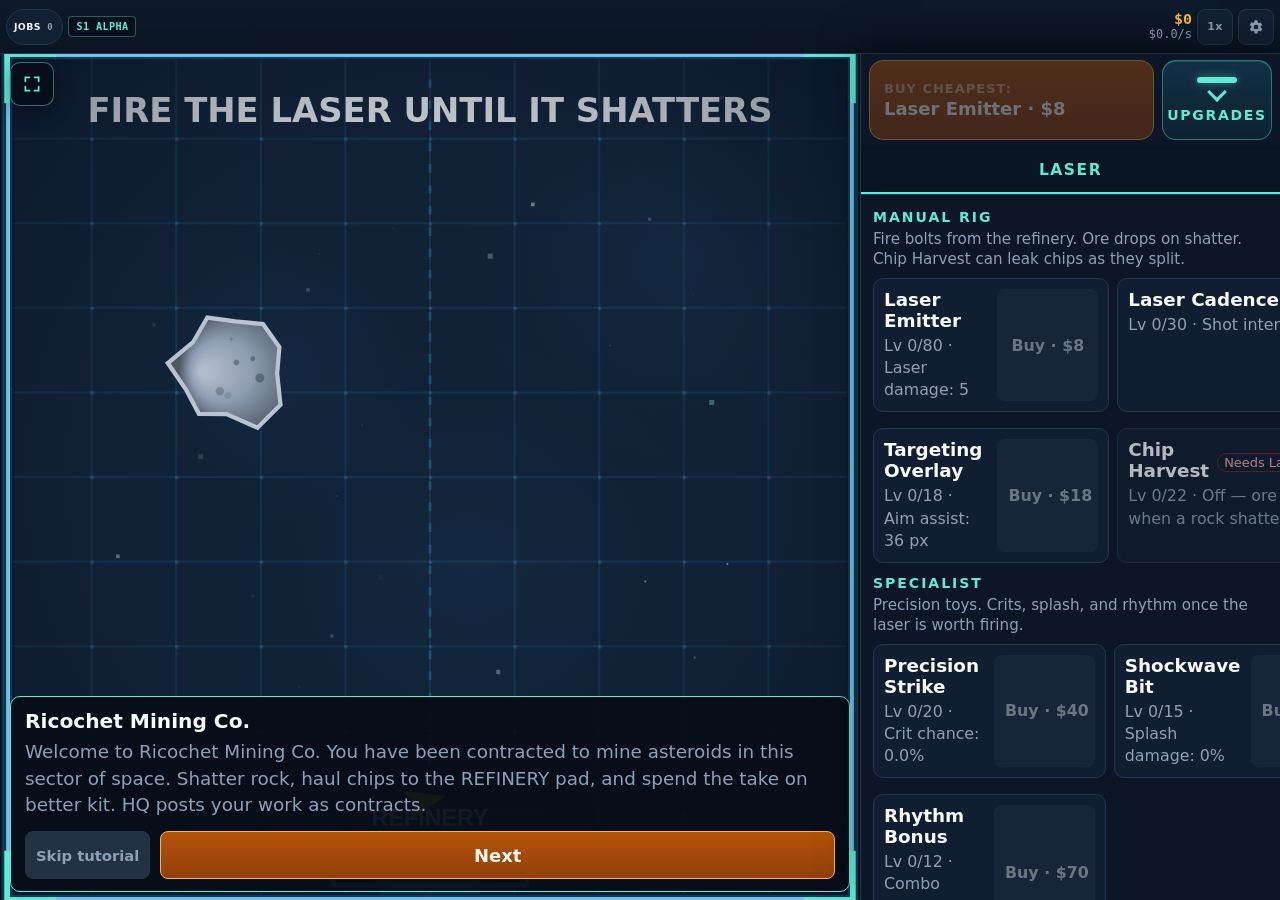
==== commit 64da3bab: "Fill leftover compact-cash slots with tenths and hundredths. Co-authored-by: Cursor <cursoragent@cur" ====
--- a/index.html
+++ b/index.html
@@ -15,7 +15,7 @@
   <link rel="manifest" href="./manifest.json" />
   <link rel="icon" href="./icons/favicon.svg" type="image/svg+xml" />
   <link rel="apple-touch-icon" href="./icons/apple-touch-icon.png" />
-  <link rel="stylesheet" href="./css/style.css?v=40" />
+  <link rel="stylesheet" href="./css/style.css?v=41" />
   <style>
     html, body, #app, #canvas-wrap, #playfield, #game-canvas {
       background: #070d18;
@@ -221,6 +221,6 @@
       document.body.appendChild(box);
     });
   </script>
-  <script type="module" src="./js/main.js?v=40"></script>
+  <script type="module" src="./js/main.js?v=41"></script>
 </body>
 </html>
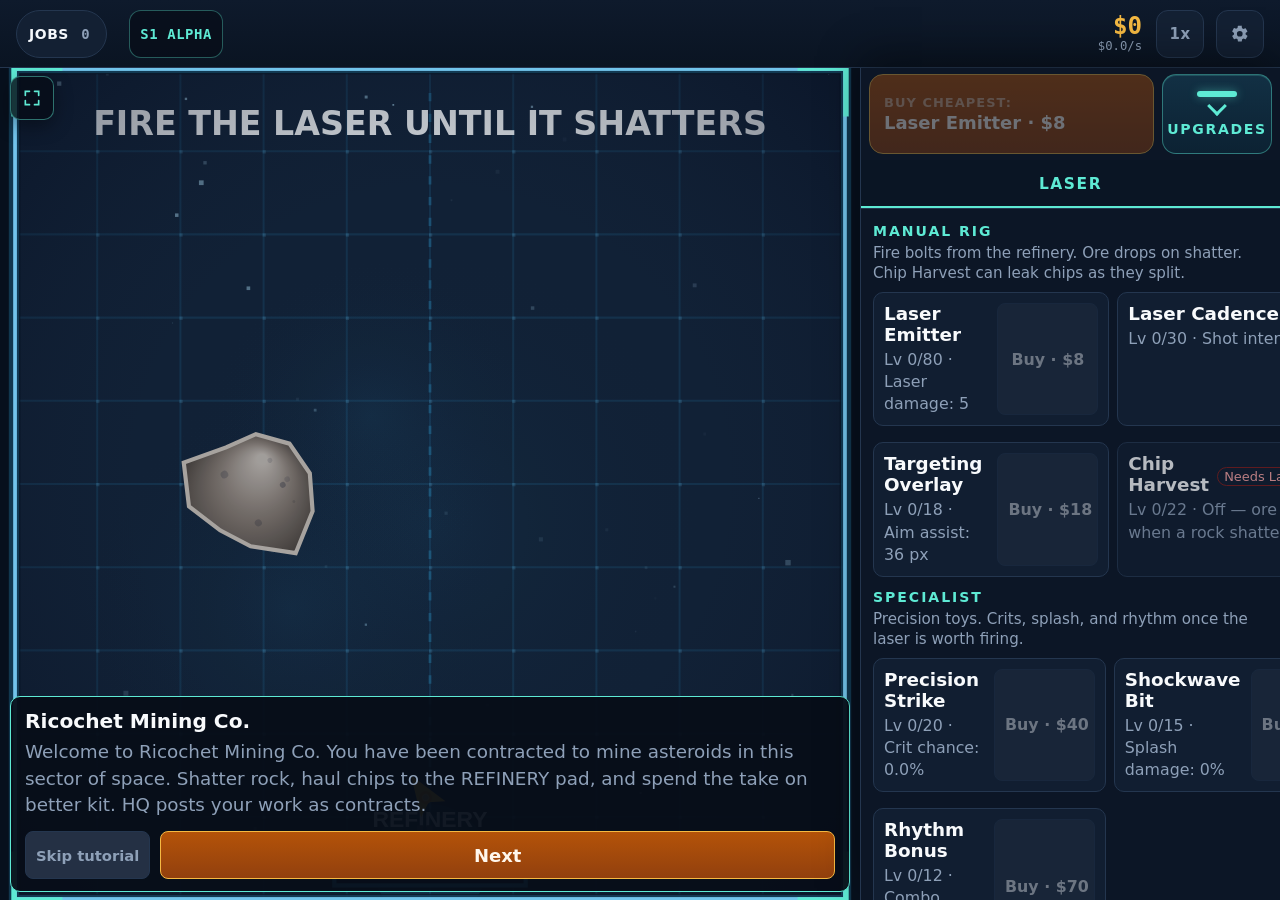
==== commit e009cc6e: "Give the HUD larger tap targets, a clearer cash stack, and a bit more space after Jobs. Co-authored-" ====
--- a/index.html
+++ b/index.html
@@ -15,7 +15,7 @@
   <link rel="manifest" href="./manifest.json" />
   <link rel="icon" href="./icons/favicon.svg" type="image/svg+xml" />
   <link rel="apple-touch-icon" href="./icons/apple-touch-icon.png" />
-  <link rel="stylesheet" href="./css/style.css?v=41" />
+  <link rel="stylesheet" href="./css/style.css?v=44" />
   <style>
     html, body, #app, #canvas-wrap, #playfield, #game-canvas {
       background: #070d18;
@@ -36,7 +36,7 @@
       </div>
       <button id="btn-speed" type="button" aria-pressed="false" title="Toggle 2x speed">1x</button>
       <button id="btn-settings" type="button" aria-label="Settings" title="Settings">
-        <svg viewBox="0 0 24 24" width="16" height="16" aria-hidden="true">
+        <svg viewBox="0 0 24 24" width="18" height="18" aria-hidden="true">
           <path fill="currentColor" d="M19.14 12.94c.04-.31.06-.63.06-.94s-.02-.63-.06-.94l2.03-1.58a.5.5 0 0 0 .12-.64l-1.92-3.32a.5.5 0 0 0-.6-.22l-2.39.96a7.03 7.03 0 0 0-1.63-.94l-.36-2.54A.5.5 0 0 0 13.9 2h-3.8a.5.5 0 0 0-.5.42l-.36 2.54c-.59.22-1.14.53-1.63.94l-2.39-.96a.5.5 0 0 0-.6.22L2.8 8.84a.5.5 0 0 0 .12.64L4.95 11.06c-.04.31-.06.63-.06.94s.02.63.06.94L2.92 14.52a.5.5 0 0 0-.12.64l1.92 3.32c.13.23.4.32.6.22l2.39-.96c.49.41 1.04.72 1.63.94l.36 2.54c.05.24.26.42.5.42h3.8c.24 0 .45-.18.5-.42l.36-2.54c.59-.22 1.14-.53 1.63-.94l2.39.96c.23.1.47 0 .6-.22l1.92-3.32a.5.5 0 0 0-.12-.64l-2.03-1.58zM12 15.5A3.5 3.5 0 1 1 12 8.5a3.5 3.5 0 0 1 0 7z"/>
         </svg>
       </button>
@@ -221,6 +221,6 @@
       document.body.appendChild(box);
     });
   </script>
-  <script type="module" src="./js/main.js?v=41"></script>
+  <script type="module" src="./js/main.js?v=44"></script>
 </body>
 </html>
--- a/css/style.css
+++ b/css/style.css
@@ -15,7 +15,7 @@
   --font: 'Segoe UI', system-ui, sans-serif;
   --mono: ui-monospace, SFMono-Regular, Menlo, monospace;
   --peek: 92px;
-  --hud: 54px;
+  --hud: 68px;
   --safe-t: env(safe-area-inset-top, 0px);
   --safe-b: env(safe-area-inset-bottom, 0px);
   --safe-l: env(safe-area-inset-left, 0px);
@@ -73,11 +73,12 @@
 }
 
 #hud {
-  --hud-fs: 13;
+  --hud-fs: 16;
+  --hud-tap: 44px;
   display: flex;
   align-items: center;
-  gap: 5px;
-  padding: var(--safe-t) 6px 0 6px;
+  gap: 8px;
+  padding: var(--safe-t) 10px 0 10px;
   min-width: 0;
   min-height: calc(var(--hud) + var(--safe-t));
   overflow: hidden;
@@ -89,17 +90,18 @@
 
 #btn-speed {
   flex: 0 0 auto;
-  min-width: 36px;
-  min-height: 36px;
-  padding: 0 6px;
+  min-width: var(--hud-tap);
+  min-height: var(--hud-tap);
+  height: var(--hud-tap);
+  padding: 0 10px;
   border: 1px solid var(--line);
   background: #132033;
   color: var(--muted);
   font: inherit;
-  font-size: 0.85em;
+  font-size: 0.88em;
   font-weight: 800;
-  letter-spacing: 0.02em;
-  border-radius: 8px;
+  letter-spacing: 0.04em;
+  border-radius: 12px;
   cursor: pointer;
 }
 
@@ -114,15 +116,16 @@
   flex: 0 0 auto;
   margin-left: auto;
   min-width: 0;
+  padding: 0 2px;
   text-align: right;
-  line-height: 1.05;
+  line-height: 1.12;
   letter-spacing: 0;
 }
 
 .hud-cash {
   font-family: var(--mono);
   font-weight: 700;
-  font-size: 1.15em;
+  font-size: 1.42em;
   letter-spacing: 0;
   color: var(--gold);
   font-variant-numeric: tabular-nums;
@@ -131,7 +134,7 @@
 
 .hud-rate {
   font-family: var(--mono);
-  font-size: 0.92em;
+  font-size: 0.72em;
   letter-spacing: 0;
   color: var(--muted);
   white-space: nowrap;
@@ -143,16 +146,17 @@
   background: #132033;
   color: var(--text);
   font: inherit;
-  font-size: 0.72em;
+  font-size: 0.82em;
   font-weight: 800;
   letter-spacing: 0.04em;
   text-transform: uppercase;
-  padding: 4px 7px;
-  min-height: 36px;
+  padding: 0 12px;
+  min-height: var(--hud-tap);
+  height: var(--hud-tap);
   border-radius: 999px;
   display: flex;
   align-items: center;
-  gap: 4px;
+  gap: 8px;
   cursor: pointer;
 }
 
@@ -163,10 +167,10 @@
 }
 
 #job-pip {
-  min-width: 1.2em;
+  min-width: 1.25em;
   text-align: center;
   font-family: var(--mono);
-  font-size: 0.95em;
+  font-size: 1em;
 }
 
 #btn-jobs:not(.ready) #job-pip {
@@ -175,15 +179,20 @@
 
 #btn-settings {
   flex: 0 0 auto;
-  width: 36px;
-  height: 36px;
+  width: var(--hud-tap);
+  height: var(--hud-tap);
   border: 1px solid var(--line);
   background: #132033;
   color: var(--muted);
-  border-radius: 8px;
+  border-radius: 12px;
   display: grid;
   place-items: center;
   cursor: pointer;
+}
+
+#btn-settings svg {
+  width: calc(var(--hud-fs) * 1.15px);
+  height: calc(var(--hud-fs) * 1.15px);
 }
 
 #canvas-wrap {
@@ -240,16 +249,21 @@
 #sector-badge {
   flex: 0 0 auto;
   z-index: 3;
+  display: flex;
+  align-items: center;
+  min-height: var(--hud-tap);
+  height: var(--hud-tap);
+  margin-left: 10px;
   font-family: var(--mono);
-  font-size: 0.78em;
+  font-size: 0.82em;
   font-weight: 700;
   letter-spacing: 0.04em;
   text-transform: uppercase;
   color: var(--cyan);
   border: 1px solid rgba(94, 234, 212, 0.35);
   background: rgba(7, 13, 24, 0.72);
-  padding: 4px 7px;
-  border-radius: 4px;
+  padding: 0 10px;
+  border-radius: 12px;
   pointer-events: none;
   white-space: nowrap;
 }
@@ -1075,7 +1089,12 @@
   }
 
   #hud {
+    --hud-fs: 17;
+    --hud-tap: 48px;
     grid-column: 1 / -1;
+    gap: 12px;
+    padding-left: 16px;
+    padding-right: 16px;
   }
 
   #canvas-wrap {
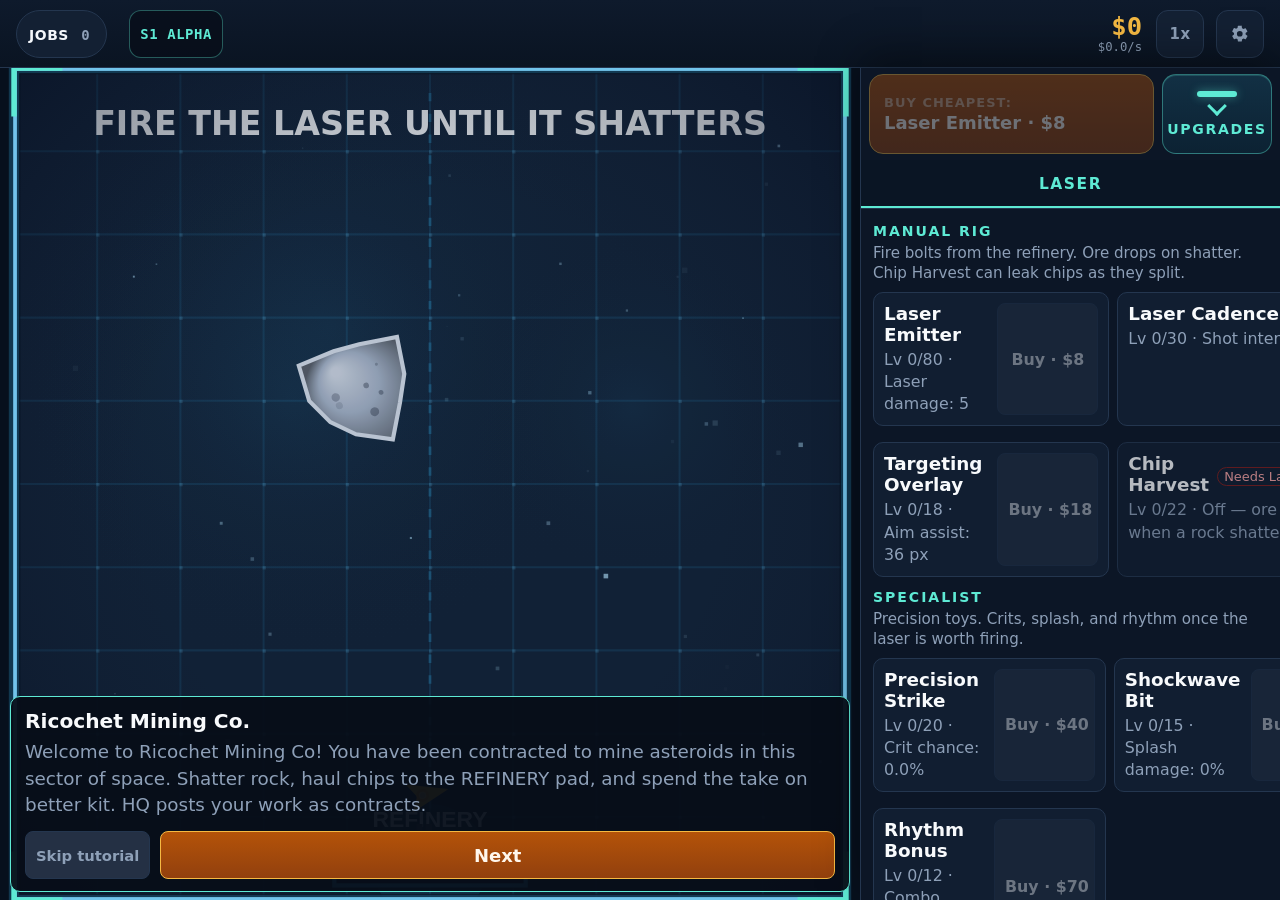
==== commit 47109a3b: "Teach the claim with info cards, a sliding shop, and a tighter induction. Players tap an upgrade for" ====
--- a/index.html
+++ b/index.html
@@ -15,7 +15,7 @@
   <link rel="manifest" href="./manifest.json" />
   <link rel="icon" href="./icons/favicon.svg" type="image/svg+xml" />
   <link rel="apple-touch-icon" href="./icons/apple-touch-icon.png" />
-  <link rel="stylesheet" href="./css/style.css?v=44" />
+  <link rel="stylesheet" href="./css/style.css?v=47" />
   <style>
     html, body, #app, #canvas-wrap, #playfield, #game-canvas {
       background: #070d18;
@@ -45,11 +45,6 @@
     <div id="canvas-wrap">
       <div id="playfield">
         <canvas id="game-canvas" width="400" height="400"></canvas>
-        <button id="btn-reset-view" type="button" title="Fit claim to screen" aria-label="Fit claim to screen">
-          <svg viewBox="0 0 24 24" width="20" height="20" aria-hidden="true">
-            <path fill="none" stroke="currentColor" stroke-width="2" stroke-linecap="round" d="M4 9V4h5M15 4h5v5M20 15v5h-5M9 20H4v-5"/>
-          </svg>
-        </button>
         <div id="event-banner" class="hidden"></div>
         <div id="toast-stack"></div>
         <div id="tap-meter"><span id="tap-meter-fill"></span></div>
@@ -74,12 +69,13 @@
           <span class="peek-hint">buy cheapest:</span>
           <span id="next-buy-label">Buy</span>
         </button>
-        <button id="sheet-handle" type="button" aria-expanded="false" aria-controls="sheet-body" title="Open all upgrades">
+        <button id="sheet-handle" type="button" aria-expanded="false" aria-controls="sheet-drawer" title="Open all upgrades">
           <span class="handle-bar" aria-hidden="true"></span>
           <span class="handle-chevron" aria-hidden="true"></span>
           <span id="sheet-label">Upgrades</span>
         </button>
       </div>
+      <div id="sheet-drawer">
       <nav id="tabs" aria-label="Shop">
         <button type="button" class="tab active" data-tab="tap">Laser</button>
         <button type="button" class="tab hidden" data-tab="fleet">Drills</button>
@@ -95,6 +91,7 @@
         <div id="tab-scan" class="tab-page"></div>
         <div id="tab-sector" class="tab-page"></div>
       </div>
+      </div>
     </section>
   </div>
 
@@ -123,7 +120,7 @@
         <label class="check-row"><input id="set-haptics" type="checkbox" checked /> Haptic taps</label>
         <label class="check-row"><input id="set-numbers" type="checkbox" checked /> Damage numbers</label>
         <label class="check-row"><input id="set-motion" type="checkbox" /> Reduced motion</label>
-        <button id="btn-replay-tips" type="button" class="ghost">Replay field tips</button>
+        <button id="btn-replay-tips" type="button" class="ghost">Replay induction</button>
       </div>
       <div class="settings-card">
         <h3>Install / save</h3>
@@ -221,6 +218,6 @@
       document.body.appendChild(box);
     });
   </script>
-  <script type="module" src="./js/main.js?v=44"></script>
+  <script type="module" src="./js/main.js?v=47"></script>
 </body>
 </html>
--- a/css/style.css
+++ b/css/style.css
@@ -16,6 +16,7 @@
   --mono: ui-monospace, SFMono-Regular, Menlo, monospace;
   --peek: 92px;
   --hud: 68px;
+  --sheet-drawer: min(52dvh, 28rem, calc(100dvh - var(--hud) - var(--peek) - var(--safe-t) - var(--safe-b) - 96px));
   --safe-t: env(safe-area-inset-top, 0px);
   --safe-b: env(safe-area-inset-bottom, 0px);
   --safe-l: env(safe-area-inset-left, 0px);
@@ -69,7 +70,7 @@
 }
 
 #app[data-sheet='1'] {
-  grid-template-rows: calc(var(--hud) + var(--safe-t)) minmax(72px, 1fr) minmax(280px, 52dvh);
+  grid-template-rows: calc(var(--hud) + var(--safe-t)) minmax(0, 1fr) auto;
 }
 
 #hud {
@@ -93,7 +94,7 @@
   min-width: var(--hud-tap);
   min-height: var(--hud-tap);
   height: var(--hud-tap);
-  padding: 0 10px;
+  padding: 1px 10px 0;
   border: 1px solid var(--line);
   background: #132033;
   color: var(--muted);
@@ -101,7 +102,11 @@
   font-size: 0.88em;
   font-weight: 800;
   letter-spacing: 0.04em;
+  line-height: 1;
   border-radius: 12px;
+  display: inline-flex;
+  align-items: center;
+  justify-content: center;
   cursor: pointer;
 }
 
@@ -125,7 +130,7 @@
 .hud-cash {
   font-family: var(--mono);
   font-weight: 700;
-  font-size: 1.42em;
+  font-size: 1.5em;
   letter-spacing: 0;
   color: var(--gold);
   font-variant-numeric: tabular-nums;
@@ -149,8 +154,9 @@
   font-size: 0.82em;
   font-weight: 800;
   letter-spacing: 0.04em;
+  line-height: 1;
   text-transform: uppercase;
-  padding: 0 12px;
+  padding: 5px 12px 0;
   min-height: var(--hud-tap);
   height: var(--hud-tap);
   border-radius: 999px;
@@ -224,28 +230,6 @@
   cursor: crosshair;
 }
 
-#btn-reset-view {
-  position: absolute;
-  top: 8px;
-  left: 10px;
-  z-index: 6;
-  width: 44px;
-  height: 44px;
-  padding: 0;
-  border: 1px solid rgba(94, 234, 212, 0.45);
-  background: rgba(7, 13, 24, 0.82);
-  color: var(--cyan);
-  border-radius: 10px;
-  display: grid;
-  place-items: center;
-  cursor: pointer;
-  box-shadow: 0 6px 18px rgba(0, 0, 0, 0.35);
-}
-
-#btn-reset-view:active {
-  background: #12304a;
-}
-
 #sector-badge {
   flex: 0 0 auto;
   z-index: 3;
@@ -258,11 +242,12 @@
   font-size: 0.82em;
   font-weight: 700;
   letter-spacing: 0.04em;
+  line-height: 1;
   text-transform: uppercase;
   color: var(--cyan);
   border: 1px solid rgba(94, 234, 212, 0.35);
   background: rgba(7, 13, 24, 0.72);
-  padding: 0 10px;
+  padding: 3px 10px 0;
   border-radius: 12px;
   pointer-events: none;
   white-space: nowrap;
@@ -327,21 +312,45 @@
   position: relative;
   z-index: 8;
   display: grid;
-  grid-template-rows: auto 0fr 0fr;
+  grid-template-rows: auto;
   min-width: 0;
   min-height: 0;
-  overflow: hidden;
+  overflow: visible;
+  clip-path: inset(-100vh 0 0 0);
   background: var(--panel);
   border-top: 1px solid var(--line);
   box-shadow: 0 -12px 40px rgba(0, 0, 0, 0.35);
 }
 
-#shop[data-open='1'] {
-  height: 100%;
-  grid-template-rows: auto auto minmax(0, 1fr);
+#sheet-drawer {
+  position: absolute;
+  left: 0;
+  right: 0;
+  bottom: 100%;
+  z-index: 1;
+  height: var(--sheet-drawer);
+  display: grid;
+  grid-template-rows: auto minmax(0, 1fr);
+  min-width: 0;
+  min-height: 0;
+  overflow: hidden;
+  background: var(--panel);
+  border-top: 1px solid var(--line);
+  box-shadow: 0 -18px 40px rgba(0, 0, 0, 0.45);
+  transform: translate3d(0, 100%, 0);
+  transition: transform 0.38s cubic-bezier(0.22, 1, 0.36, 1);
+  will-change: transform;
+  pointer-events: none;
+}
+
+#shop[data-open='1'] #sheet-drawer {
+  transform: translate3d(0, 0, 0);
+  pointer-events: auto;
 }
 
 #sheet-peek {
+  position: relative;
+  z-index: 2;
   display: grid;
   grid-template-columns: minmax(0, 1fr) minmax(0, 1.35fr) minmax(0, 110px);
   grid-template-rows: minmax(0, 1fr);
@@ -351,6 +360,7 @@
   width: 100%;
   min-height: var(--peek);
   padding: 6px 8px calc(6px + var(--safe-b));
+  background: var(--panel);
 }
 
 #sheet-peek:has(#btn-deploy.hidden) {
@@ -470,17 +480,13 @@
 }
 
 #tabs {
-  display: none;
+  display: grid;
   min-width: 0;
   min-height: 0;
   overflow: hidden;
   grid-template-columns: repeat(5, minmax(0, 1fr));
   border-bottom: 1px solid var(--line);
   background: #0a1524;
-}
-
-#shop[data-open='1'] #tabs {
-  display: grid;
 }
 
 .tab {
@@ -510,14 +516,10 @@
 }
 
 #sheet-body {
-  overflow: hidden;
-  min-height: 0;
-}
-
-#shop[data-open='1'] #sheet-body {
   overflow-y: auto;
   overflow-x: hidden;
-  padding: 10px 12px calc(16px + var(--safe-b));
+  min-height: 0;
+  padding: 10px 12px 16px;
   -webkit-overflow-scrolling: touch;
   touch-action: pan-y;
 }
@@ -564,6 +566,49 @@
   display: flex;
   align-items: stretch;
   gap: 10px;
+  cursor: pointer;
+}
+
+.upgrade-buy {
+  display: flex;
+  align-items: stretch;
+  gap: 10px;
+  flex: 1 1 auto;
+  min-width: 0;
+}
+
+.upgrade-info {
+  display: none;
+  min-width: 0;
+  width: 100%;
+}
+
+.upgrade-card.is-info {
+  flex-direction: column;
+  cursor: pointer;
+}
+
+.upgrade-card.is-info .upgrade-buy {
+  display: none;
+}
+
+.upgrade-card.is-info .upgrade-info {
+  display: block;
+}
+
+.upgrade-help {
+  margin: 0 0 8px;
+  color: var(--text);
+  font-size: 0.92rem;
+  line-height: 1.4;
+}
+
+.upgrade-info-hint {
+  margin: 8px 0 0;
+  color: var(--muted);
+  font-size: 0.78rem;
+  letter-spacing: 0.04em;
+  text-transform: uppercase;
 }
 
 .upgrade-main {
@@ -929,12 +974,13 @@
   pointer-events: none;
 }
 
-/* Expanded upgrades sheet: overlay the field so the claim stays large. */
+/* Expanded upgrades sheet: keep tips on the visible field above the drawer. */
 #app[data-sheet='1'] #coach-mark {
   position: absolute;
   left: 10px;
   right: 10px;
-  bottom: 8px;
+  top: 8px;
+  bottom: auto;
   margin: 0;
   flex: none;
 }
@@ -1104,10 +1150,25 @@
   #shop {
     grid-column: 2;
     grid-row: 2;
-    grid-template-rows: auto auto minmax(0, 1fr);
+    grid-template-rows: auto minmax(0, 1fr);
+    overflow: hidden;
+    clip-path: none;
     border-top: none;
     border-left: 1px solid var(--line);
     height: 100%;
+  }
+
+  #sheet-drawer {
+    position: static;
+    height: auto;
+    min-height: 0;
+    transform: none;
+    transition: none;
+    will-change: auto;
+    pointer-events: auto;
+    visibility: visible;
+    border-top: none;
+    box-shadow: none;
   }
 
   #shop #tabs,
@@ -1129,8 +1190,19 @@
     position: absolute;
     left: 10px;
     right: 10px;
+    top: auto;
     bottom: 8px;
     margin: 0;
     flex: none;
   }
 }
+
+@media (prefers-reduced-motion: reduce) {
+  #sheet-drawer {
+    transition: none;
+  }
+}
+
+#app[data-reduced='1'] #sheet-drawer {
+  transition: none;
+}
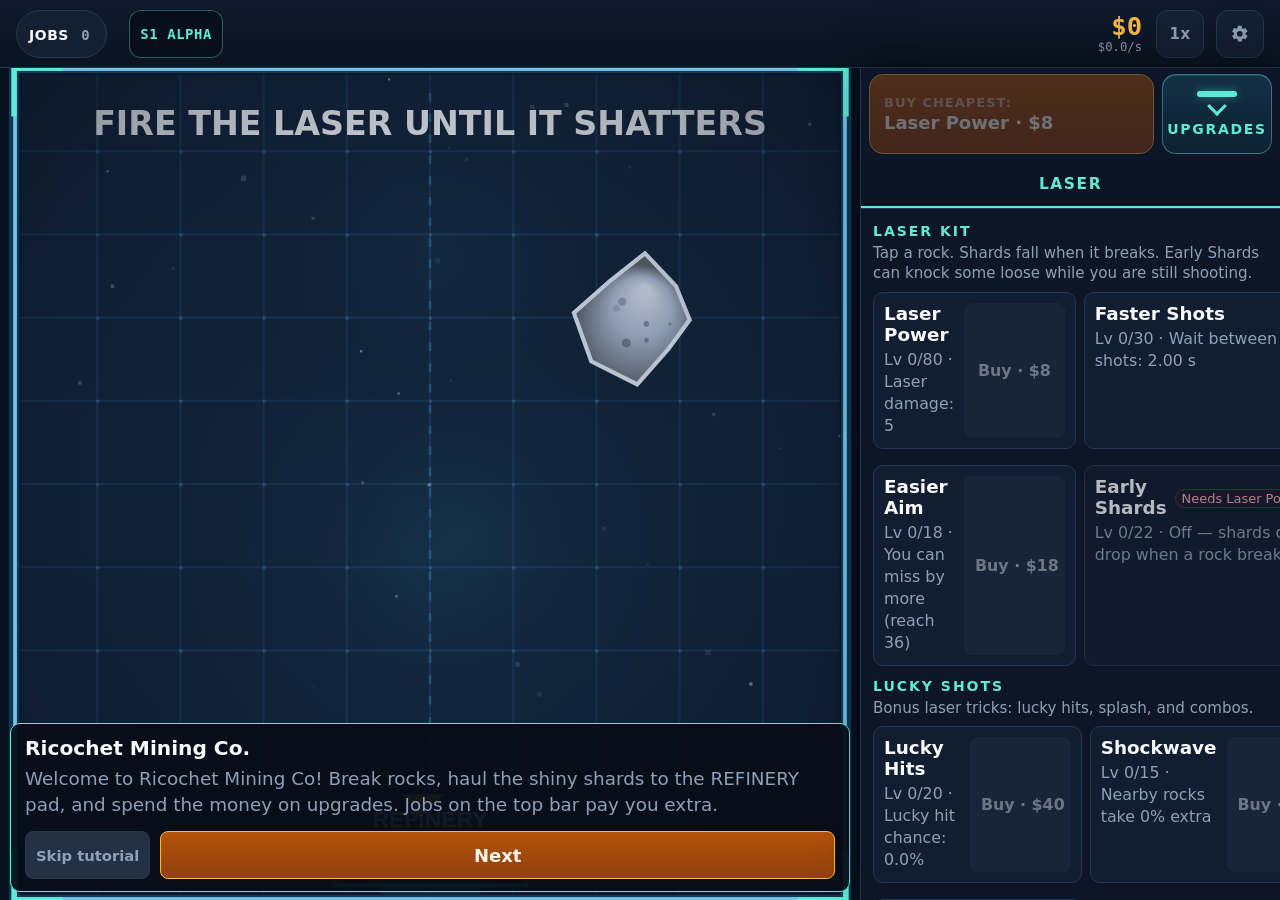
==== commit 0920b8a6: "Make the first drill cheap enough to try, split rock punch from drill damage, and name the shop in p" ====
--- a/index.html
+++ b/index.html
@@ -10,12 +10,12 @@
   <meta name="apple-mobile-web-app-status-bar-style" content="black-translucent" />
   <meta name="apple-mobile-web-app-title" content="RicochetMine" />
   <meta name="application-name" content="RicochetMine" />
-  <meta name="description" content="Tap-to-mine kinetic asteroid incremental. Laser rocks, launch paid drills, haul ore to the refinery pad." />
+  <meta name="description" content="Tap rocks, haul shards, buy upgrades. Drills bounce off walls." />
   <title>Ricochet Mining Co.</title>
   <link rel="manifest" href="./manifest.json" />
   <link rel="icon" href="./icons/favicon.svg" type="image/svg+xml" />
   <link rel="apple-touch-icon" href="./icons/apple-touch-icon.png" />
-  <link rel="stylesheet" href="./css/style.css?v=47" />
+  <link rel="stylesheet" href="./css/style.css?v=51" />
   <style>
     html, body, #app, #canvas-wrap, #playfield, #game-canvas {
       background: #070d18;
@@ -63,7 +63,7 @@
       <div id="sheet-peek">
         <button id="btn-deploy" type="button">
           <span class="peek-hint" id="deploy-hint">buy drill</span>
-          <span id="deploy-label">0/1 · $20</span>
+          <span id="deploy-label">0/1 · $10</span>
         </button>
         <button id="btn-next-buy" type="button" data-buy="">
           <span class="peek-hint">buy cheapest:</span>
@@ -109,7 +109,7 @@
         </div>
       </div>
       <div class="settings-card">
-        <label for="game-speed">Simulation Speed</label>
+        <label for="game-speed">Game speed</label>
         <select id="game-speed">
           <option value="0.5">0.5x</option>
           <option value="1" selected>1x</option>
@@ -120,7 +120,7 @@
         <label class="check-row"><input id="set-haptics" type="checkbox" checked /> Haptic taps</label>
         <label class="check-row"><input id="set-numbers" type="checkbox" checked /> Damage numbers</label>
         <label class="check-row"><input id="set-motion" type="checkbox" /> Reduced motion</label>
-        <button id="btn-replay-tips" type="button" class="ghost">Replay induction</button>
+        <button id="btn-replay-tips" type="button" class="ghost">Replay tips</button>
       </div>
       <div class="settings-card">
         <h3>Install / save</h3>
@@ -133,12 +133,12 @@
         <p class="settings-copy">Ricochet Mining Co.</p>
       </div>
       <div class="settings-card">
-        <h3>Company ledger</h3>
+        <h3>Your stats</h3>
         <p id="stat-ledger" class="settings-copy"></p>
       </div>
       <div class="settings-card danger">
         <h3>Danger zone</h3>
-        <p class="settings-copy">Wipe the corporation. Buried behind two confirmations, then a press-and-hold.</p>
+        <p class="settings-copy">Wipe your save. Two confirms, then press and hold.</p>
         <button id="btn-danger" type="button">Open danger zone</button>
       </div>
     </div>
@@ -218,6 +218,6 @@
       document.body.appendChild(box);
     });
   </script>
-  <script type="module" src="./js/main.js?v=47"></script>
+  <script type="module" src="./js/main.js?v=51"></script>
 </body>
 </html>
